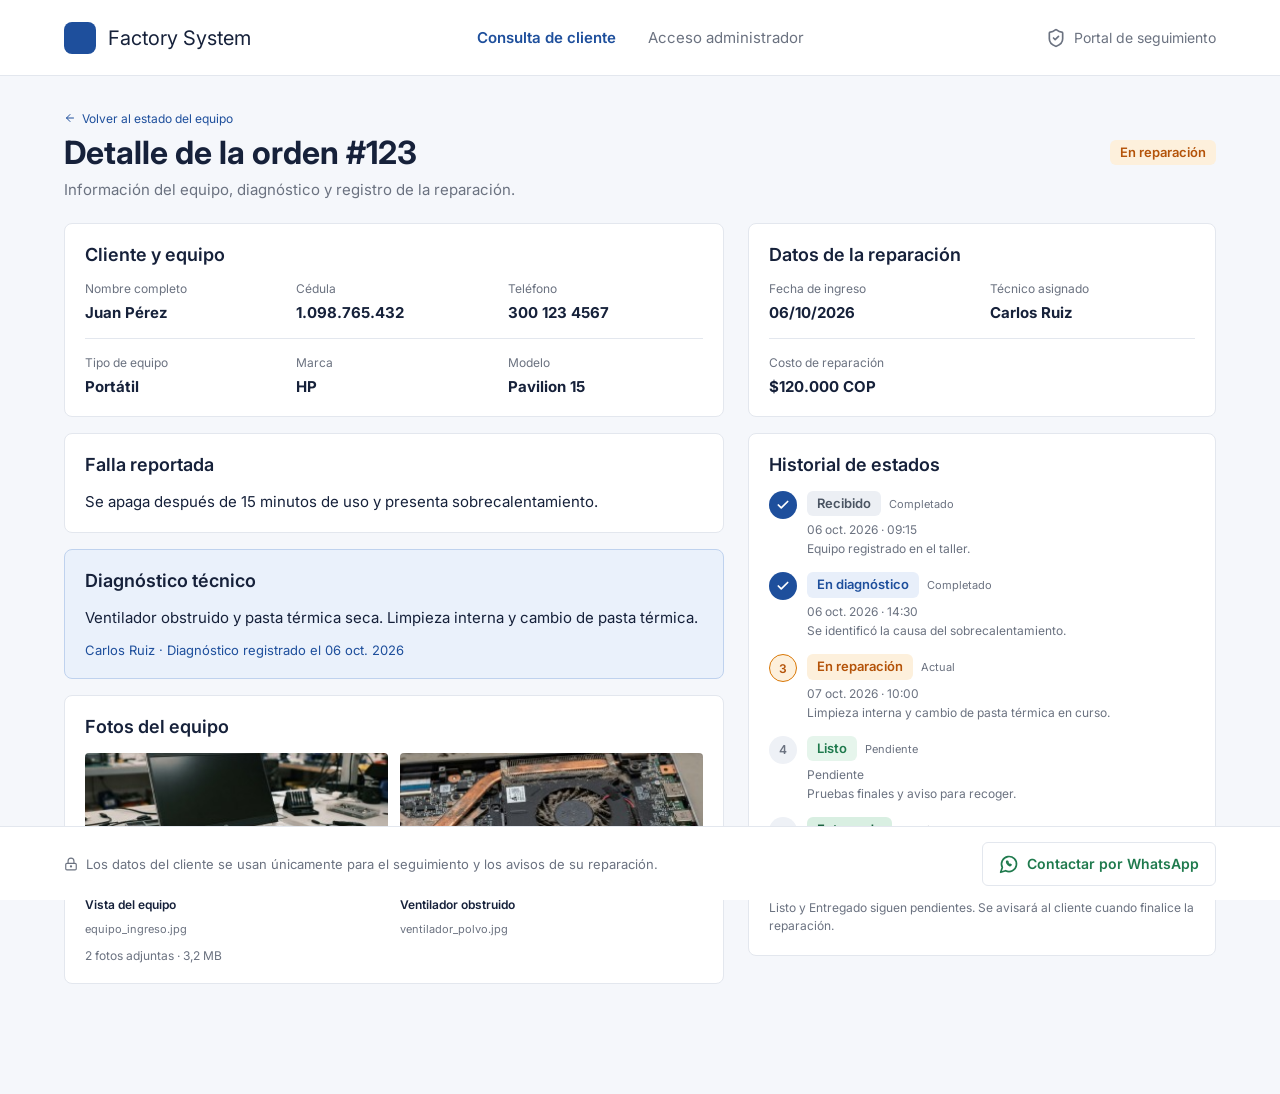
==== views/detalle-orden.html @ 566683c5 "update cliente detalle orden" ====
<!DOCTYPE html>
<html lang="es">
<head>
  <meta charset="UTF-8">
  <meta name="viewport" content="width=device-width, initial-scale=1">
  <title>Detalle de la orden #123 | Factory System</title>
  <link rel="stylesheet" href="https://fonts.googleapis.com/css2?family=Inter:wght@400;500;600;700&display=swap">
  <link rel="stylesheet" href="../css/base.css">
  <link rel="stylesheet" href="../css/componentes.css">
  <link rel="stylesheet" href="../css/detalle-orden.css">
  <link rel="stylesheet" href="../css/responsive.css">
</head>
<body>
  <header class="encabezado">
    <a class="marca" href="consulta-cliente.html"><span class="marca__logo"></span>Factory System</a>

    <button class="menu-boton" id="menu-boton" type="button" aria-label="Abrir menú" aria-expanded="false" aria-controls="menu-principal">
      <svg class="icono" aria-hidden="true"><use href="../img/iconos.svg#menu"/></svg>
    </button>

    <nav class="menu" id="menu-principal" aria-label="Principal">
      <a href="consulta-cliente.html" aria-current="page">Consulta de cliente</a>
      <a href="login-admin.html">Acceso administrador</a>
    </nav>

    <p class="portal"><svg class="icono" aria-hidden="true"><use href="../img/iconos.svg#escudo"/></svg>Portal de seguimiento</p>
  </header>

  <main class="contenido contenido--detalle">
    <div class="encabezado-detalle">
      <a class="volver" href="estado-equipo.html"><svg class="icono" aria-hidden="true"><use href="../img/iconos.svg#volver"/></svg>Volver al estado del equipo</a>
      <div class="titulo-fila">
        <h1>Detalle de la orden #123</h1>
        <span class="insignia insignia--reparacion solo-escritorio">En reparación</span>
      </div>
      <p class="solo-escritorio">Información del equipo, diagnóstico y registro de la reparación.</p>
    </div>

    <p class="mensaje" id="mensaje-form" role="status" hidden></p>

    <div class="disposicion">
      <div class="columna">
        <!-- Resumen que se ve solo en celular -->
        <section class="seccion resumen-movil" aria-label="Resumen de la orden">
          <div class="resumen-movil__cabecera"><h2>HP Pavilion 15</h2><span class="insignia insignia--reparacion">En reparación</span></div>
          <p class="resumen-movil__equipo">Portátil · HP · Modelo Pavilion 15</p>
          <p>Juan Pérez · C.C. 1.098.765.432<br>Teléfono: 300 123 4567</p>
          <p class="resumen-movil__extra">Ingreso: 06/10/2026 · Técnico: Carlos Ruiz<br>Costo de reparación: $120.000 COP</p>
        </section>

        <section class="seccion solo-escritorio" aria-labelledby="titulo-cliente">
          <h2 id="titulo-cliente">Cliente y equipo</h2>
          <div class="datos-grilla">
            <div><span class="dato__etiqueta">Nombre completo</span><strong class="dato__valor">Juan Pérez</strong></div>
            <div><span class="dato__etiqueta">Cédula</span><strong class="dato__valor">1.098.765.432</strong></div>
            <div><span class="dato__etiqueta">Teléfono</span><strong class="dato__valor">300 123 4567</strong></div>
          </div>
          <div class="datos-grilla">
            <div><span class="dato__etiqueta">Tipo de equipo</span><strong class="dato__valor">Portátil</strong></div>
            <div><span class="dato__etiqueta">Marca</span><strong class="dato__valor">HP</strong></div>
            <div><span class="dato__etiqueta">Modelo</span><strong class="dato__valor">Pavilion 15</strong></div>
          </div>
        </section>

        <section class="seccion tarjeta--falla" aria-labelledby="titulo-falla">
          <h2 id="titulo-falla">Falla reportada</h2>
          <p class="texto-detalle">Se apaga después de 15 minutos de uso y presenta sobrecalentamiento.</p>
        </section>

        <section class="seccion tarjeta--diagnostico" aria-labelledby="titulo-diagnostico">
          <h2 id="titulo-diagnostico">Diagnóstico técnico</h2>
          <p class="texto-detalle">Ventilador obstruido y pasta térmica seca. Limpieza interna y cambio de pasta térmica.</p>
          <p class="diagnostico__autor solo-escritorio">Carlos Ruiz · Diagnóstico registrado el 06 oct. 2026</p>
        </section>

        <section class="seccion tarjeta--fotos" aria-labelledby="titulo-fotos">
          <h2 id="titulo-fotos">Fotos del equipo</h2>
          <div class="fotos-adjuntas">
            <figure class="foto">
              <img class="foto__imagen" src="../img/equipo_ingreso.jpg" alt="Vista del equipo">
              <figcaption><strong>Vista del equipo</strong><span>equipo_ingreso.jpg</span></figcaption>
            </figure>
            <figure class="foto">
              <img class="foto__imagen" src="../img/ventilador_polvo.jpg" alt="Ventilador obstruido">
              <figcaption><strong>Ventilador obstruido</strong><span>ventilador_polvo.jpg</span></figcaption>
            </figure>
          </div>
          <p class="fotos-resumen solo-escritorio">2 fotos adjuntas · 3,2 MB</p>
        </section>
      </div>

      <div class="columna">
        <section class="seccion solo-escritorio" aria-labelledby="titulo-datos">
          <h2 id="titulo-datos">Datos de la reparación</h2>
          <div class="datos-grilla datos-grilla--2">
            <div><span class="dato__etiqueta">Fecha de ingreso</span><strong class="dato__valor">06/10/2026</strong></div>
            <div><span class="dato__etiqueta">Técnico asignado</span><strong class="dato__valor">Carlos Ruiz</strong></div>
          </div>
          <div class="datos-grilla datos-grilla--2">
            <div><span class="dato__etiqueta">Costo de reparación</span><strong class="dato__valor">$120.000 COP</strong></div>
          </div>
        </section>

        <section class="seccion tarjeta--historial" aria-labelledby="titulo-historial">
          <h2 id="titulo-historial">Historial de estados</h2>
          <ol class="pasos pasos--vertical">
            <li class="paso paso--completado">
              <span class="paso__circulo"><svg class="icono" aria-label="Completado"><use href="../img/iconos.svg#check"/></svg></span>
              <div class="paso__cuerpo">
                <span class="insignia insignia--recibido">Recibido</span><span class="paso__etiqueta">Completado</span>
                <p class="paso__fecha">06 oct. 2026 · 09:15</p>
                <p class="paso__detalle">Equipo registrado en el taller.</p>
              </div>
            </li>
            <li class="paso paso--completado">
              <span class="paso__circulo"><svg class="icono" aria-label="Completado"><use href="../img/iconos.svg#check"/></svg></span>
              <div class="paso__cuerpo">
                <span class="insignia insignia--diagnostico">En diagnóstico</span><span class="paso__etiqueta">Completado</span>
                <p class="paso__fecha">06 oct. 2026 · 14:30</p>
                <p class="paso__detalle">Se identificó la causa del sobrecalentamiento.</p>
              </div>
            </li>
            <li class="paso paso--actual" aria-current="step">
              <span class="paso__circulo">3</span>
              <div class="paso__cuerpo">
                <span class="insignia insignia--reparacion">En reparación</span><span class="paso__etiqueta">Actual</span>
                <p class="paso__fecha">07 oct. 2026 · 10:00</p>
                <p class="paso__detalle">Limpieza interna y cambio de pasta térmica en curso.</p>
              </div>
            </li>
            <li class="paso paso--pendiente">
              <span class="paso__circulo">4</span>
              <div class="paso__cuerpo">
                <span class="insignia insignia--listo">Listo</span><span class="paso__etiqueta">Pendiente</span>
                <p class="paso__fecha">Pendiente</p>
                <p class="paso__detalle">Pruebas finales y aviso para recoger.</p>
              </div>
            </li>
            <li class="paso paso--pendiente">
              <span class="paso__circulo">5</span>
              <div class="paso__cuerpo">
                <span class="insignia insignia--entregado">Entregado</span><span class="paso__etiqueta">Pendiente</span>
                <p class="paso__fecha">Pendiente</p>
                <p class="paso__detalle">Entrega del equipo al cliente.</p>
              </div>
            </li>
          </ol>
          <p class="historial__nota">Listo y Entregado siguen pendientes. Se avisará al cliente cuando finalice la reparación.</p>
        </section>
      </div>
    </div>
  </main>

  <div class="barra-acciones">
    <p class="barra-acciones__texto">
      <span class="solo-escritorio"><svg class="icono" aria-hidden="true"><use href="../img/iconos.svg#candado"/></svg>Los datos del cliente se usan únicamente para el seguimiento y los avisos de su reparación.</span>
      <span class="solo-movil">Desliza para ver el historial y la falla reportada</span>
    </p>
    <div class="barra-acciones__botones">
      <button class="boton boton--contorno" type="button" data-accion="whatsapp"><svg class="icono" aria-hidden="true"><use href="../img/iconos.svg#whatsapp"/></svg>Contactar por WhatsApp</button>
    </div>
  </div>

  <script type="module" src="../js/controllers/menuController.js"></script>
  <script type="module" src="../js/controllers/clienteController.js"></script>
</body>
</html>
---- css/base.css ----
/* Variables, reset y piezas compartidas por todas las vistas (header y footer) */
:root {
  --azul: #1e4f9c;
  --azul-oscuro: #173f80;
  --azul-claro: #e8effa;
  --texto: #16213a;
  --gris: #6b7280;
  --borde: #e3e7ee;
  --fondo: #f5f7fb;
  --error: #c0392b;
  --exito: #1f7a4d;
  --fuente: "Inter", system-ui, -apple-system, "Segoe UI", sans-serif;
}

*, *::before, *::after { box-sizing: border-box; }

body {
  margin: 0;
  min-height: 100vh;
  display: flex;
  flex-direction: column;
  font-family: var(--fuente);
  color: var(--texto);
  background: var(--fondo);
}

a { color: var(--azul); text-decoration: none; }
:focus-visible { outline: 2px solid var(--azul); outline-offset: 2px; }
.icono { width: 20px; height: 20px; flex-shrink: 0; }

/* Encabezado (diseño base: escritorio) */
.encabezado {
  position: relative;
  display: grid;
  grid-template-columns: 1fr auto 1fr;
  align-items: center;
  height: 76px;
  padding: 0 64px;
  background: #fff;
  border-bottom: 1px solid var(--borde);
}
.marca { display: flex; align-items: center; gap: 12px; font-size: 20px; color: var(--texto); }
.marca__logo { width: 32px; height: 32px; border-radius: 8px; background: var(--azul); }

.menu { display: flex; gap: 32px; }
.menu a { font-size: 15px; color: var(--gris); }
.menu a[aria-current="page"] { color: var(--azul); font-weight: 600; }

.portal { display: flex; justify-self: end; align-items: center; gap: 8px; margin: 0; font-size: 14px; color: var(--gris); }

.usuario { display: flex; justify-self: end; align-items: center; gap: 12px; }
.usuario__avatar { display: grid; place-items: center; width: 36px; height: 36px; border-radius: 50%; background: var(--azul-claro); color: var(--azul); font-size: 13px; font-weight: 600; }
.usuario__nombre { display: block; font-size: 14px; font-weight: 600; }
.usuario__rol { display: block; font-size: 12px; color: var(--gris); }

.solo-movil { display: none; }

.menu-boton { display: none; padding: 4px; border: 0; background: none; color: var(--texto); cursor: pointer; }
.menu-boton .icono { width: 28px; height: 28px; }

/* Pie de página */
.pie { padding: 24px 16px; text-align: center; font-size: 12px; color: var(--gris); }
---- css/componentes.css ----
/* Piezas reutilizables en todas las vistas: tarjeta, formulario, botón y mensajes */
.principal { flex: 1; display: flex; justify-content: center; padding: 120px 16px 32px; }
.tarjeta { padding: 32px; background: #fff; border: 1px solid var(--borde); border-radius: 8px; }
.tarjeta__icono { display: grid; place-items: center; width: 44px; height: 44px; border-radius: 8px; background: var(--azul-claro); color: var(--azul); }
.tarjeta h1 { margin: 12px 0 8px; font-size: 30px; line-height: 1.2; font-weight: 700; }
.tarjeta__texto { margin: 0 0 24px; font-size: 15px; line-height: 1.4; color: var(--gris); }
.campo { margin-bottom: 16px; }
.campo label { display: block; margin-bottom: 8px; font-size: 14px; font-weight: 600; }
.entrada {
  display: flex;
  align-items: center;
  gap: 12px;
  height: 46px;
  padding: 0 16px;
  background: #fff;
  border: 1px solid var(--borde);
  border-radius: 8px;
  color: var(--gris);
}
.entrada:focus-within { border-color: var(--azul); }
.entrada input { flex: 1; min-width: 0; border: 0; outline: 0; background: transparent; font: inherit; font-size: 15px; color: var(--texto); }
.entrada input::placeholder { color: var(--gris); }
.entrada--error { border-color: var(--error); }
.error { margin: 6px 0 0; font-size: 13px; color: var(--error); }
.error:empty { display: none; }
.mensaje { margin: 0 0 16px; padding: 10px 12px; border-radius: 8px; font-size: 14px; }
.mensaje--error { background: #fdecea; color: var(--error); }
.mensaje--exito { background: #e8f5ee; color: var(--exito); }
.boton {
  display: flex;
  justify-content: center;
  align-items: center;
  gap: 8px;
  width: 100%;
  height: 44px;
  border: 0;
  border-radius: 6px;
  background: var(--azul);
  color: #fff;
  font: inherit;
  font-size: 15px;
  font-weight: 600;
  cursor: pointer;
}
.boton:hover { background: var(--azul-oscuro); }
.tarjeta__pie { margin-top: 24px; padding-top: 24px; border-top: 1px solid var(--borde); text-align: center; font-size: 13px; }
.tarjeta__pie p { margin: 0 0 8px; color: var(--gris); }
.tarjeta__pie a { font-weight: 600; }
.aviso { display: flex; align-items: center; gap: 8px; margin: 16px 0 0 4px; font-size: 12px; color: var(--gris); }
.aviso .icono { width: 14px; height: 14px; }

/* Páginas internas: encabezado de página, insignias de estado y ventanas de confirmación */
.contenido { width: 100%; padding: 32px 64px 48px; }
.encabezado-pagina { display: flex; justify-content: space-between; align-items: flex-start; gap: 16px; margin-bottom: 24px; }
.encabezado-pagina h1 { margin: 0 0 4px; font-size: 32px; line-height: 1.2; font-weight: 700; }
.encabezado-pagina p { margin: 0; font-size: 15px; color: var(--gris); }
.boton--secundario { background: #fff; color: var(--texto); border: 1px solid var(--borde); }
.boton--secundario:hover { background: var(--fondo); }
.boton--peligro { background: var(--error); }
.boton--peligro:hover { background: #a93226; }
.insignia { display: inline-block; padding: 5px 10px; border-radius: 6px; font-size: 13px; font-weight: 600; line-height: 1.2; }
.insignia--recibido { background: #eceff4; color: #4b5563; }
.insignia--diagnostico { background: var(--azul-claro); color: var(--azul); }
.insignia--reparacion { background: #fdf0dc; color: #b45309; }
.insignia--listo { background: #e6f5ec; color: var(--exito); }
.insignia--entregado { background: #d9efe2; color: #17603b; }
.dialogo { width: calc(100% - 32px); max-width: 460px; padding: 24px; border: 1px solid var(--borde); border-radius: 8px; color: var(--texto); font-family: var(--fuente); }
.dialogo::backdrop { background: rgba(22, 33, 58, 0.45); }
.dialogo h2 { margin: 0 0 16px; font-size: 20px; }
.dialogo > p { margin: 0 0 20px; font-size: 14px; line-height: 1.4; color: var(--gris); }
.dialogo .entrada { height: 42px; padding: 0 12px; }
.dialogo .entrada select { font-size: 15px; }
.acciones-dialogo { display: flex; justify-content: flex-end; gap: 12px; margin-top: 8px; }
.acciones-dialogo .boton { width: auto; height: 42px; padding: 0 20px; font-size: 14px; }
.mensaje--info { background: var(--azul-claro); color: var(--azul); }

/* Piezas compartidas por varias pantallas: secciones, datos, pasos, fotos y barra inferior */
.disposicion { display: grid; grid-template-columns: 1fr 468px; gap: 24px; align-items: start; }
.columna { display: flex; flex-direction: column; gap: 16px; }
.seccion { padding: 20px; background: #fff; border: 1px solid var(--borde); border-radius: 8px; }
.seccion h2 { margin: 0 0 16px; font-size: 18px; font-weight: 600; }
.seccion__nota { margin: 16px 0 0; font-size: 12px; color: var(--gris); }
/* Barra fija inferior */
.barra-acciones { position: fixed; left: 0; right: 0; bottom: 0; display: flex; justify-content: space-between; align-items: center; height: 74px; padding: 0 64px; background: #fff; border-top: 1px solid var(--borde); }
.barra-acciones__texto { margin: 0; font-size: 13px; color: var(--gris); }
.barra-acciones__botones { display: flex; gap: 12px; }
.barra-acciones .boton { width: auto; height: 44px; min-width: 92px; padding: 0 16px; font-size: 14px; }
.barra-acciones .boton:not(.boton--secundario) { min-width: 139px; }
/* Evidencias en "Editar orden": fotos ya adjuntas */
.fotos-adjuntas { display: grid; grid-template-columns: repeat(2, 1fr); gap: 20px; }
.foto { margin: 0; }
.foto__imagen { display: block; width: 100%; height: 118px; object-fit: cover; border-radius: 8px; background: #eef1f6; }
.foto figcaption { margin-top: 12px; }
.foto strong { display: block; font-size: 12px; font-weight: 600; }
.foto span { display: block; margin-top: 10px; font-size: 11px; color: var(--gris); }
.fotos-resumen { margin: 12px 0 16px; font-size: 12px; color: var(--gris); }
.dato__etiqueta { display: block; margin-bottom: 6px; font-size: 12px; color: var(--gris); }
.dato__valor { font-size: 15px; font-weight: 700; }
.boton--contorno { background: #fff; color: var(--exito); border: 1px solid var(--borde); }
.boton--contorno:hover { background: var(--fondo); }
.paso__circulo { display: grid; place-items: center; width: 28px; height: 28px; border-radius: 50%; background: #eef1f6; color: var(--gris); font-size: 12px; font-weight: 600; }
.paso__circulo .icono { width: 14px; height: 14px; }
.paso--completado .paso__circulo { background: var(--azul); color: #fff; }
.paso--actual .paso__circulo { background: #fdf0dc; color: #b45309; border: 1px solid #d97706; }
.paso__cuerpo { margin-top: 12px; }
.paso__etiqueta { font-size: 11px; color: var(--gris); }
.paso__fecha { margin: 6px 0 0; font-size: 12px; color: var(--gris); }
---- css/detalle-orden.css ----
/* Vista: detalle de la orden (pantalla del cliente). Diseño base: escritorio */
.contenido--detalle { padding-bottom: 110px; }

.encabezado-detalle { margin-bottom: 24px; }
.volver { display: inline-flex; align-items: center; gap: 6px; margin-bottom: 8px; font-size: 12px; }
.volver .icono { width: 12px; height: 12px; }
.titulo-fila { display: flex; justify-content: space-between; align-items: center; gap: 16px; }
.titulo-fila h1 { margin: 0; font-size: 32px; line-height: 1.2; font-weight: 700; }
.encabezado-detalle p { margin: 8px 0 0; font-size: 15px; color: var(--gris); }

.datos-grilla { display: grid; grid-template-columns: repeat(3, 1fr); gap: 16px; }
.datos-grilla--2 { grid-template-columns: repeat(2, 1fr); }
.datos-grilla + .datos-grilla { margin-top: 16px; padding-top: 16px; border-top: 1px solid var(--borde); }

.texto-detalle { margin: 0; font-size: 15px; line-height: 1.4; }
.tarjeta--diagnostico { background: #eaf1fb; border-color: #bfd2ee; }
.diagnostico__autor { margin: 14px 0 0; font-size: 13px; color: var(--azul); }

.tarjeta--fotos .fotos-adjuntas { gap: 12px; }
.tarjeta--fotos .foto__imagen { height: 132px; border-radius: 4px; }
.tarjeta--fotos .fotos-resumen { margin: 12px 0 0; }

.resumen-movil { display: none; }
.resumen-movil__cabecera { display: flex; justify-content: space-between; align-items: center; gap: 12px; }
.resumen-movil h2 { margin: 0; }
.resumen-movil p { margin: 12px 0 0; font-size: 14px; line-height: 1.5; }
.resumen-movil__equipo { font-size: 13px !important; color: var(--gris); }
.resumen-movil__extra { padding-top: 12px; border-top: 1px solid var(--borde); font-size: 13px !important; color: var(--gris); }

/* Historial vertical */
.pasos--vertical { margin: 0; padding: 0; list-style: none; }
.pasos--vertical .paso { display: grid; grid-template-columns: 28px 1fr; column-gap: 10px; margin-bottom: 16px; }
.pasos--vertical .paso__cuerpo { margin-top: 0; }
.pasos--vertical .paso__etiqueta { margin-left: 8px; }
.paso__detalle { margin: 4px 0 0; font-size: 12px; color: var(--gris); }
.historial__nota { margin: 4px 0 0; font-size: 12px; line-height: 1.5; color: var(--gris); }

.barra-acciones__texto .icono { width: 14px; height: 14px; margin-right: 8px; vertical-align: -2px; }
---- css/responsive.css ----
/* Adaptación del diseño de escritorio (se usa max-width: de grande a pequeño) */

/* Tableta: hasta 1023px */
@media (max-width: 1023px) {
  .encabezado { padding: 0 40px; }
  .portal { display: none; }
  .contenido { padding: 32px 40px 48px; }
  .resumen { grid-template-columns: repeat(3, 1fr); }
  .filtros { flex-wrap: wrap; }
  .disposicion, .disposicion-estado { grid-template-columns: 1fr; }
  .barra-acciones { padding: 0 40px; }
}

/* Celular: hasta 767px */
@media (max-width: 767px) {
  .encabezado { display: flex; justify-content: space-between; height: 64px; padding: 0 16px; }
  .marca { font-size: 18px; }
  .menu-boton { display: grid; }

  .menu {
    display: none;
    position: absolute;
    top: 100%;
    left: 0;
    right: 0;
    flex-direction: column;
    gap: 0;
    padding: 8px 16px;
    background: #fff;
    border-bottom: 1px solid var(--borde);
  }
  .menu--abierto { display: flex; }
  .menu a { padding: 12px 0; }

  .principal { padding: 44px 16px 32px; }
  .principal--consulta { padding-top: 36px; }
  .tarjeta { padding: 24px; }
  .tarjeta h1 { font-size: 26px; }
  .pie { display: none; }
  .solo-escritorio { display: none; }
  .solo-movil { display: inline; }

  /* Panel de órdenes: la tabla pasa a tarjetas */
  .usuario { display: none; }
  .contenido { padding: 16px 16px 72px; }
  .encabezado-pagina { flex-direction: column; align-items: stretch; margin-bottom: 16px; }
  .encabezado-pagina h1 { font-size: 26px; }
  .boton--nueva { width: 100%; height: 46px; font-size: 15px; }
  .resumen { display: none; }
  .filtros { flex-direction: column; align-items: stretch; gap: 12px; }
  .filtros .entrada--buscar { padding-left: 14px; }
  .filtros__resumen { margin: 4px 0 0; font-size: 13px; }

  .tabla-caja { overflow: visible; background: none; border: 0; }
  .tabla, .tabla tbody { display: block; min-width: 0; }
  .tabla thead, .tabla-pie { display: none; }
  .barra-movil { display: block; }

  .tabla .fila {
    display: grid;
    grid-template-columns: 1fr auto;
    grid-template-areas: "orden estado" "cliente cliente" "equipo equipo" "ingreso costo" "tecnico tecnico" "acciones acciones";
    align-items: center;
    margin-bottom: 16px;
    padding: 16px;
    background: #fff;
    border: 1px solid var(--borde);
    border-radius: 8px;
  }
  .tabla .fila td { display: block; height: auto; padding: 0; border: 0; }
  .tabla .fila--activa { background: #fff; border-color: var(--azul); }
  .fila .c-orden { grid-area: orden; font-size: 14px; }
  .fila .c-estado { grid-area: estado; justify-self: end; }
  .fila .c-cliente { grid-area: cliente; margin-top: 12px; }
  .fila .c-cliente .nombre { font-size: 18px; }
  .fila .c-equipo { grid-area: equipo; margin-top: 4px; font-size: 14px; color: var(--gris); }
  .fila .c-equipo .nombre, .fila .c-equipo .tipo { display: inline; }
  .fila .c-equipo .tipo::before { content: " · "; }
  .fila .c-ingreso { grid-area: ingreso; margin-top: 12px; font-size: 13px; color: var(--gris); }
  .fila .c-costo { grid-area: costo; margin-top: 12px; font-size: 16px; font-weight: 400; text-align: right; }
  .fila .c-tecnico { grid-area: tecnico; margin-top: 12px; font-size: 13px; color: var(--gris); }
  .fila .c-tecnico::before { content: "Técnico: "; }
  .tabla .fila .c-acciones { grid-area: acciones; display: flex; justify-content: space-around; margin-top: 14px; padding-top: 14px; border-top: 1px solid var(--borde); }
  .fila .accion { margin: 0; }
  .fila-vacia td { display: block; }

  /* Formulario de nueva orden */
  .contenido--formulario, .contenido--detalle { padding-bottom: 140px; }
  .insignia--cabecera { display: none; }
  .seccion { padding: 16px; }
  .campos, .campos--2 { grid-template-columns: 1fr; }
  .nota-pagina { margin-left: 4px; }
  .barra-acciones { flex-direction: column; justify-content: center; gap: 10px; height: auto; padding: 12px 16px; }
  .barra-acciones__texto { text-align: center; }
  .barra-acciones__botones { display: flex; width: 100%; gap: 12px; }
  .barra-acciones .boton { flex: 1; }

  /* Ventana de confirmación */
  .dialogo--orden { padding: 24px; }
  .dialogo--orden .acciones-dialogo .boton { flex: 1; }

  /* Aviso de errores: una línea por error */
  .alerta__titulo { font-size: 15px; }
  .alerta__lista li { display: block; }
  .alerta__lista li + li::before { content: none; }

  /* Ventana de aviso por WhatsApp */
  .dialogo--aviso { padding: 20px; }
  .dialogo--aviso h2 { font-size: 22px; }
  .dialogo--aviso .acciones-dialogo { flex-direction: column; }
  .dialogo--aviso .acciones-dialogo .boton { width: 100%; }

  /* Estado del equipo: línea de tiempo vertical y barra inferior */
  .contenido--estado { padding-bottom: 130px; }
  .tarjeta-estado { padding: 16px; }
  .orden__equipo { font-size: 20px; }
  .progreso { margin-top: 16px; }
  .progreso h2 { font-size: 18px; }
  .pasos { display: block; }
  .paso { display: grid; grid-template-columns: 28px 1fr; column-gap: 12px; margin-bottom: 16px; }
  .paso__cuerpo { margin-top: 0; }
  .paso__etiqueta { margin-left: 8px; }
  .barra-estado { display: block; position: fixed; left: 0; right: 0; bottom: 0; padding: 12px 16px 14px; background: #fff; border-top: 1px solid var(--borde); text-align: center; }
  .barra-estado .boton { height: 46px; font-size: 15px; }

  /* Detalle de la orden: una columna con el orden del diseño */
  .encabezado-detalle { margin-bottom: 16px; }
  .titulo-fila h1 { font-size: 26px; }
  .disposicion { display: flex; flex-direction: column; gap: 16px; }
  .columna { display: contents; }
  .resumen-movil { display: block; order: 0; }
  .tarjeta--diagnostico { order: 1; }
  .tarjeta--fotos { order: 2; }
  .tarjeta--historial { order: 3; }
  .tarjeta--falla { order: 4; }
  .tarjeta--fotos .foto__imagen { height: 80px; border-radius: 10px; }
}
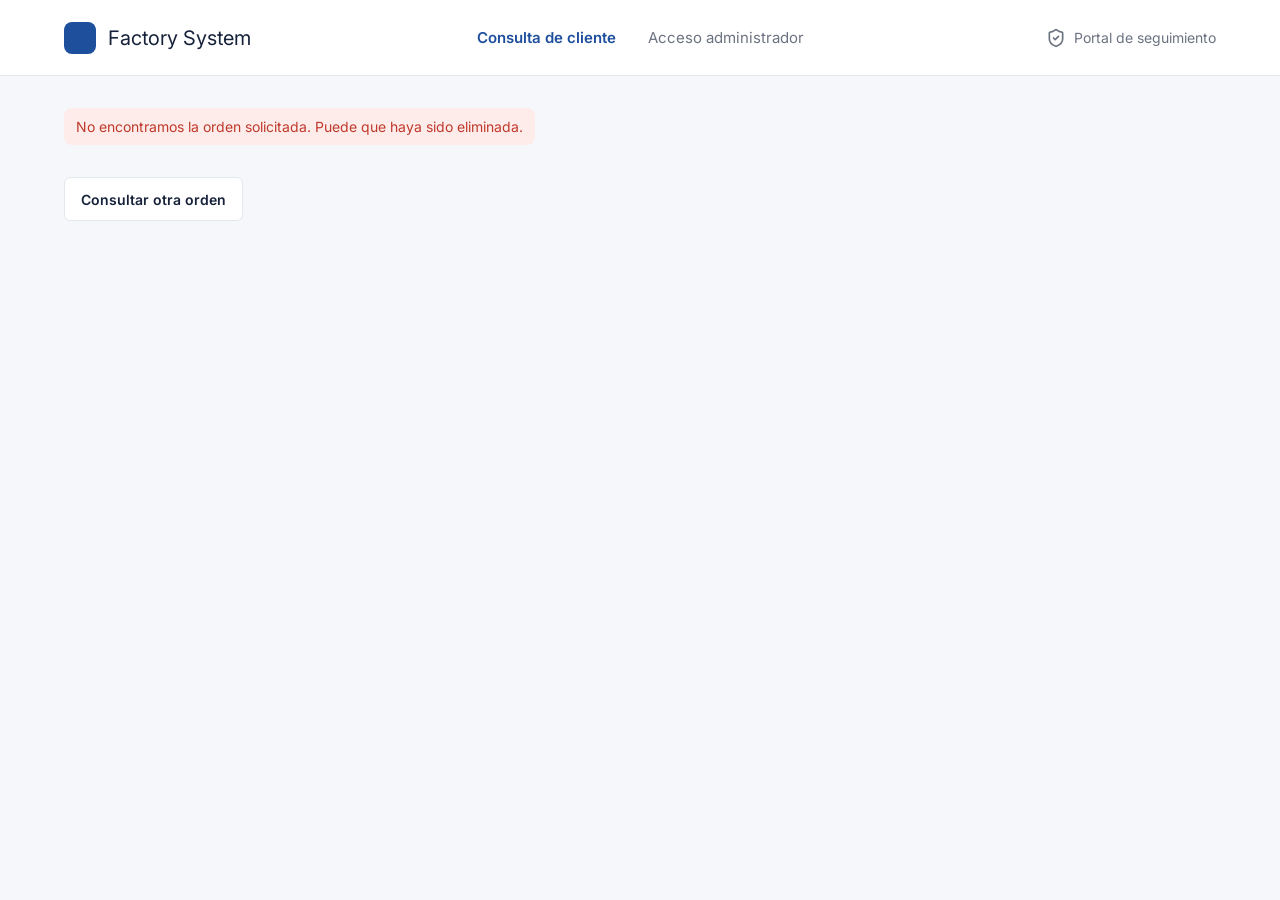
==== commit 0050fcc5: "Entrega 3" ====
--- a/views/detalle-orden.html
+++ b/views/detalle-orden.html
@@ -3,7 +3,7 @@
 <head>
   <meta charset="UTF-8">
   <meta name="viewport" content="width=device-width, initial-scale=1">
-  <title>Detalle de la orden #123 | Factory System</title>
+  <title>Detalle de la orden | Factory System</title>
   <link rel="stylesheet" href="https://fonts.googleapis.com/css2?family=Inter:wght@400;500;600;700&display=swap">
   <link rel="stylesheet" href="../css/base.css">
   <link rel="stylesheet" href="../css/componentes.css">
@@ -27,141 +27,100 @@
   </header>
 
   <main class="contenido contenido--detalle">
-    <div class="encabezado-detalle">
-      <a class="volver" href="estado-equipo.html"><svg class="icono" aria-hidden="true"><use href="../img/iconos.svg#volver"/></svg>Volver al estado del equipo</a>
-      <div class="titulo-fila">
-        <h1>Detalle de la orden #123</h1>
-        <span class="insignia insignia--reparacion solo-escritorio">En reparación</span>
-      </div>
-      <p class="solo-escritorio">Información del equipo, diagnóstico y registro de la reparación.</p>
-    </div>
+    <section class="orden-no-encontrada" id="orden-no-encontrada" hidden>
+      <p class="mensaje mensaje--error">No encontramos la orden solicitada. Puede que haya sido eliminada.</p>
+      <a class="boton boton--secundario" href="consulta-cliente.html">Consultar otra orden</a>
+    </section>
 
-    <p class="mensaje" id="mensaje-form" role="status" hidden></p>
-
-    <div class="disposicion">
-      <div class="columna">
-        <!-- Resumen que se ve solo en celular -->
-        <section class="seccion resumen-movil" aria-label="Resumen de la orden">
-          <div class="resumen-movil__cabecera"><h2>HP Pavilion 15</h2><span class="insignia insignia--reparacion">En reparación</span></div>
-          <p class="resumen-movil__equipo">Portátil · HP · Modelo Pavilion 15</p>
-          <p>Juan Pérez · C.C. 1.098.765.432<br>Teléfono: 300 123 4567</p>
-          <p class="resumen-movil__extra">Ingreso: 06/10/2026 · Técnico: Carlos Ruiz<br>Costo de reparación: $120.000 COP</p>
-        </section>
-
-        <section class="seccion solo-escritorio" aria-labelledby="titulo-cliente">
-          <h2 id="titulo-cliente">Cliente y equipo</h2>
-          <div class="datos-grilla">
-            <div><span class="dato__etiqueta">Nombre completo</span><strong class="dato__valor">Juan Pérez</strong></div>
-            <div><span class="dato__etiqueta">Cédula</span><strong class="dato__valor">1.098.765.432</strong></div>
-            <div><span class="dato__etiqueta">Teléfono</span><strong class="dato__valor">300 123 4567</strong></div>
-          </div>
-          <div class="datos-grilla">
-            <div><span class="dato__etiqueta">Tipo de equipo</span><strong class="dato__valor">Portátil</strong></div>
-            <div><span class="dato__etiqueta">Marca</span><strong class="dato__valor">HP</strong></div>
-            <div><span class="dato__etiqueta">Modelo</span><strong class="dato__valor">Pavilion 15</strong></div>
-          </div>
-        </section>
-
-        <section class="seccion tarjeta--falla" aria-labelledby="titulo-falla">
-          <h2 id="titulo-falla">Falla reportada</h2>
-          <p class="texto-detalle">Se apaga después de 15 minutos de uso y presenta sobrecalentamiento.</p>
-        </section>
-
-        <section class="seccion tarjeta--diagnostico" aria-labelledby="titulo-diagnostico">
-          <h2 id="titulo-diagnostico">Diagnóstico técnico</h2>
-          <p class="texto-detalle">Ventilador obstruido y pasta térmica seca. Limpieza interna y cambio de pasta térmica.</p>
-          <p class="diagnostico__autor solo-escritorio">Carlos Ruiz · Diagnóstico registrado el 06 oct. 2026</p>
-        </section>
-
-        <section class="seccion tarjeta--fotos" aria-labelledby="titulo-fotos">
-          <h2 id="titulo-fotos">Fotos del equipo</h2>
-          <div class="fotos-adjuntas">
-            <figure class="foto">
-              <img class="foto__imagen" src="../img/equipo_ingreso.jpg" alt="Vista del equipo">
-              <figcaption><strong>Vista del equipo</strong><span>equipo_ingreso.jpg</span></figcaption>
-            </figure>
-            <figure class="foto">
-              <img class="foto__imagen" src="../img/ventilador_polvo.jpg" alt="Ventilador obstruido">
-              <figcaption><strong>Ventilador obstruido</strong><span>ventilador_polvo.jpg</span></figcaption>
-            </figure>
-          </div>
-          <p class="fotos-resumen solo-escritorio">2 fotos adjuntas · 3,2 MB</p>
-        </section>
+    <!-- Todo lo que depende de la orden se llena desde JS (data-campo, data-insignia, listas) -->
+    <div id="contenido-orden" hidden>
+      <div class="encabezado-detalle">
+        <a class="volver" href="estado-equipo.html" data-destino="estado-equipo.html"><svg class="icono" aria-hidden="true"><use href="../img/iconos.svg#volver"/></svg>Volver al estado del equipo</a>
+        <div class="titulo-fila">
+          <h1>Detalle de la orden #<span data-campo="numero"></span></h1>
+          <span class="insignia solo-escritorio" data-insignia></span>
+        </div>
+        <p class="solo-escritorio">Información del equipo, diagnóstico y registro de la reparación.</p>
       </div>
 
-      <div class="columna">
-        <section class="seccion solo-escritorio" aria-labelledby="titulo-datos">
-          <h2 id="titulo-datos">Datos de la reparación</h2>
-          <div class="datos-grilla datos-grilla--2">
-            <div><span class="dato__etiqueta">Fecha de ingreso</span><strong class="dato__valor">06/10/2026</strong></div>
-            <div><span class="dato__etiqueta">Técnico asignado</span><strong class="dato__valor">Carlos Ruiz</strong></div>
-          </div>
-          <div class="datos-grilla datos-grilla--2">
-            <div><span class="dato__etiqueta">Costo de reparación</span><strong class="dato__valor">$120.000 COP</strong></div>
-          </div>
-        </section>
+      <p class="mensaje" id="mensaje-form" role="status" hidden></p>
 
-        <section class="seccion tarjeta--historial" aria-labelledby="titulo-historial">
-          <h2 id="titulo-historial">Historial de estados</h2>
-          <ol class="pasos pasos--vertical">
-            <li class="paso paso--completado">
-              <span class="paso__circulo"><svg class="icono" aria-label="Completado"><use href="../img/iconos.svg#check"/></svg></span>
-              <div class="paso__cuerpo">
-                <span class="insignia insignia--recibido">Recibido</span><span class="paso__etiqueta">Completado</span>
-                <p class="paso__fecha">06 oct. 2026 · 09:15</p>
-                <p class="paso__detalle">Equipo registrado en el taller.</p>
-              </div>
-            </li>
-            <li class="paso paso--completado">
-              <span class="paso__circulo"><svg class="icono" aria-label="Completado"><use href="../img/iconos.svg#check"/></svg></span>
-              <div class="paso__cuerpo">
-                <span class="insignia insignia--diagnostico">En diagnóstico</span><span class="paso__etiqueta">Completado</span>
-                <p class="paso__fecha">06 oct. 2026 · 14:30</p>
-                <p class="paso__detalle">Se identificó la causa del sobrecalentamiento.</p>
-              </div>
-            </li>
-            <li class="paso paso--actual" aria-current="step">
-              <span class="paso__circulo">3</span>
-              <div class="paso__cuerpo">
-                <span class="insignia insignia--reparacion">En reparación</span><span class="paso__etiqueta">Actual</span>
-                <p class="paso__fecha">07 oct. 2026 · 10:00</p>
-                <p class="paso__detalle">Limpieza interna y cambio de pasta térmica en curso.</p>
-              </div>
-            </li>
-            <li class="paso paso--pendiente">
-              <span class="paso__circulo">4</span>
-              <div class="paso__cuerpo">
-                <span class="insignia insignia--listo">Listo</span><span class="paso__etiqueta">Pendiente</span>
-                <p class="paso__fecha">Pendiente</p>
-                <p class="paso__detalle">Pruebas finales y aviso para recoger.</p>
-              </div>
-            </li>
-            <li class="paso paso--pendiente">
-              <span class="paso__circulo">5</span>
-              <div class="paso__cuerpo">
-                <span class="insignia insignia--entregado">Entregado</span><span class="paso__etiqueta">Pendiente</span>
-                <p class="paso__fecha">Pendiente</p>
-                <p class="paso__detalle">Entrega del equipo al cliente.</p>
-              </div>
-            </li>
-          </ol>
-          <p class="historial__nota">Listo y Entregado siguen pendientes. Se avisará al cliente cuando finalice la reparación.</p>
-        </section>
+      <div class="disposicion">
+        <div class="columna">
+          <!-- Resumen que se ve solo en celular -->
+          <section class="seccion resumen-movil" aria-label="Resumen de la orden">
+            <div class="resumen-movil__cabecera"><h2 data-campo="equipo"></h2><span class="insignia" data-insignia></span></div>
+            <p class="resumen-movil__equipo" data-campo="lineaEquipoMovil"></p>
+            <p><span data-campo="clienteCedula"></span><br><span data-campo="telefonoMovil"></span></p>
+            <p class="resumen-movil__extra"><span data-campo="ingresoTecnico"></span><br><span data-campo="costoMovil"></span></p>
+          </section>
+
+          <section class="seccion solo-escritorio" aria-labelledby="titulo-cliente">
+            <h2 id="titulo-cliente">Cliente y equipo</h2>
+            <div class="datos-grilla">
+              <div><span class="dato__etiqueta">Nombre completo</span><strong class="dato__valor" data-campo="nombre"></strong></div>
+              <div><span class="dato__etiqueta">Cédula</span><strong class="dato__valor" data-campo="cedula"></strong></div>
+              <div><span class="dato__etiqueta">Teléfono</span><strong class="dato__valor" data-campo="telefono"></strong></div>
+            </div>
+            <div class="datos-grilla">
+              <div><span class="dato__etiqueta">Tipo de equipo</span><strong class="dato__valor" data-campo="tipo"></strong></div>
+              <div><span class="dato__etiqueta">Marca</span><strong class="dato__valor" data-campo="marca"></strong></div>
+              <div><span class="dato__etiqueta">Modelo</span><strong class="dato__valor" data-campo="modelo"></strong></div>
+            </div>
+          </section>
+
+          <section class="seccion tarjeta--falla" aria-labelledby="titulo-falla">
+            <h2 id="titulo-falla">Falla reportada</h2>
+            <p class="texto-detalle" data-campo="falla"></p>
+          </section>
+
+          <section class="seccion tarjeta--diagnostico" aria-labelledby="titulo-diagnostico">
+            <h2 id="titulo-diagnostico">Diagnóstico técnico</h2>
+            <p class="texto-detalle" data-campo="diagnostico"></p>
+            <p class="diagnostico__autor solo-escritorio" data-campo="autorDiagnostico"></p>
+          </section>
+
+          <section class="seccion tarjeta--fotos" aria-labelledby="titulo-fotos">
+            <h2 id="titulo-fotos">Fotos del equipo</h2>
+            <div class="fotos-adjuntas" id="lista-fotos"></div>
+            <p class="fotos-resumen solo-escritorio" data-campo="resumenFotos"></p>
+          </section>
+        </div>
+
+        <div class="columna">
+          <section class="seccion solo-escritorio" aria-labelledby="titulo-datos">
+            <h2 id="titulo-datos">Datos de la reparación</h2>
+            <div class="datos-grilla datos-grilla--2">
+              <div><span class="dato__etiqueta">Fecha de ingreso</span><strong class="dato__valor" data-campo="fechaIngreso"></strong></div>
+              <div><span class="dato__etiqueta">Técnico asignado</span><strong class="dato__valor" data-campo="tecnico"></strong></div>
+            </div>
+            <div class="datos-grilla datos-grilla--2">
+              <div><span class="dato__etiqueta">Costo de reparación</span><strong class="dato__valor" data-campo="costo"></strong></div>
+            </div>
+          </section>
+
+          <section class="seccion tarjeta--historial" aria-labelledby="titulo-historial">
+            <h2 id="titulo-historial">Historial de estados</h2>
+            <ol class="pasos pasos--vertical" id="lista-pasos"></ol>
+            <p class="historial__nota" data-campo="notaHistorial"></p>
+          </section>
+        </div>
+      </div>
+
+      <div class="barra-acciones">
+        <p class="barra-acciones__texto">
+          <span class="solo-escritorio"><svg class="icono" aria-hidden="true"><use href="../img/iconos.svg#candado"/></svg>Los datos del cliente se usan únicamente para el seguimiento y los avisos de su reparación.</span>
+          <span class="solo-movil">Desliza para ver el historial y la falla reportada</span>
+        </p>
+        <div class="barra-acciones__botones">
+          <button class="boton boton--contorno" type="button" data-accion="whatsapp"><svg class="icono" aria-hidden="true"><use href="../img/iconos.svg#whatsapp"/></svg>Contactar por WhatsApp</button>
+        </div>
       </div>
     </div>
   </main>
 
-  <div class="barra-acciones">
-    <p class="barra-acciones__texto">
-      <span class="solo-escritorio"><svg class="icono" aria-hidden="true"><use href="../img/iconos.svg#candado"/></svg>Los datos del cliente se usan únicamente para el seguimiento y los avisos de su reparación.</span>
-      <span class="solo-movil">Desliza para ver el historial y la falla reportada</span>
-    </p>
-    <div class="barra-acciones__botones">
-      <button class="boton boton--contorno" type="button" data-accion="whatsapp"><svg class="icono" aria-hidden="true"><use href="../img/iconos.svg#whatsapp"/></svg>Contactar por WhatsApp</button>
-    </div>
-  </div>
-
   <script type="module" src="../js/controllers/menuController.js"></script>
   <script type="module" src="../js/controllers/clienteController.js"></script>
+  <script type="module" src="../js/controllers/detalleController.js"></script>
 </body>
 </html>
--- a/css/componentes.css
+++ b/css/componentes.css
@@ -105,3 +105,10 @@
 .paso__cuerpo { margin-top: 12px; }
 .paso__etiqueta { font-size: 11px; color: var(--gris); }
 .paso__fecha { margin: 6px 0 0; font-size: 12px; color: var(--gris); }
+
+/* Orden no encontrada y listado sin resultados */
+.orden-no-encontrada { display: flex; flex-direction: column; align-items: flex-start; gap: 16px; }
+.orden-no-encontrada[hidden] { display: none; }
+.orden-no-encontrada .boton { width: auto; height: 44px; padding: 0 16px; font-size: 14px; }
+.sin-resultados { margin: 0; padding: 32px 16px; text-align: center; font-size: 14px; color: var(--gris); }
+.sin-resultados[hidden] { display: none; }
--- a/css/detalle-orden.css
+++ b/css/detalle-orden.css
@@ -36,3 +36,4 @@
 .historial__nota { margin: 4px 0 0; font-size: 12px; line-height: 1.5; color: var(--gris); }
 
 .barra-acciones__texto .icono { width: 14px; height: 14px; margin-right: 8px; vertical-align: -2px; }
+.diagnostico__autor:empty { display: none; }
